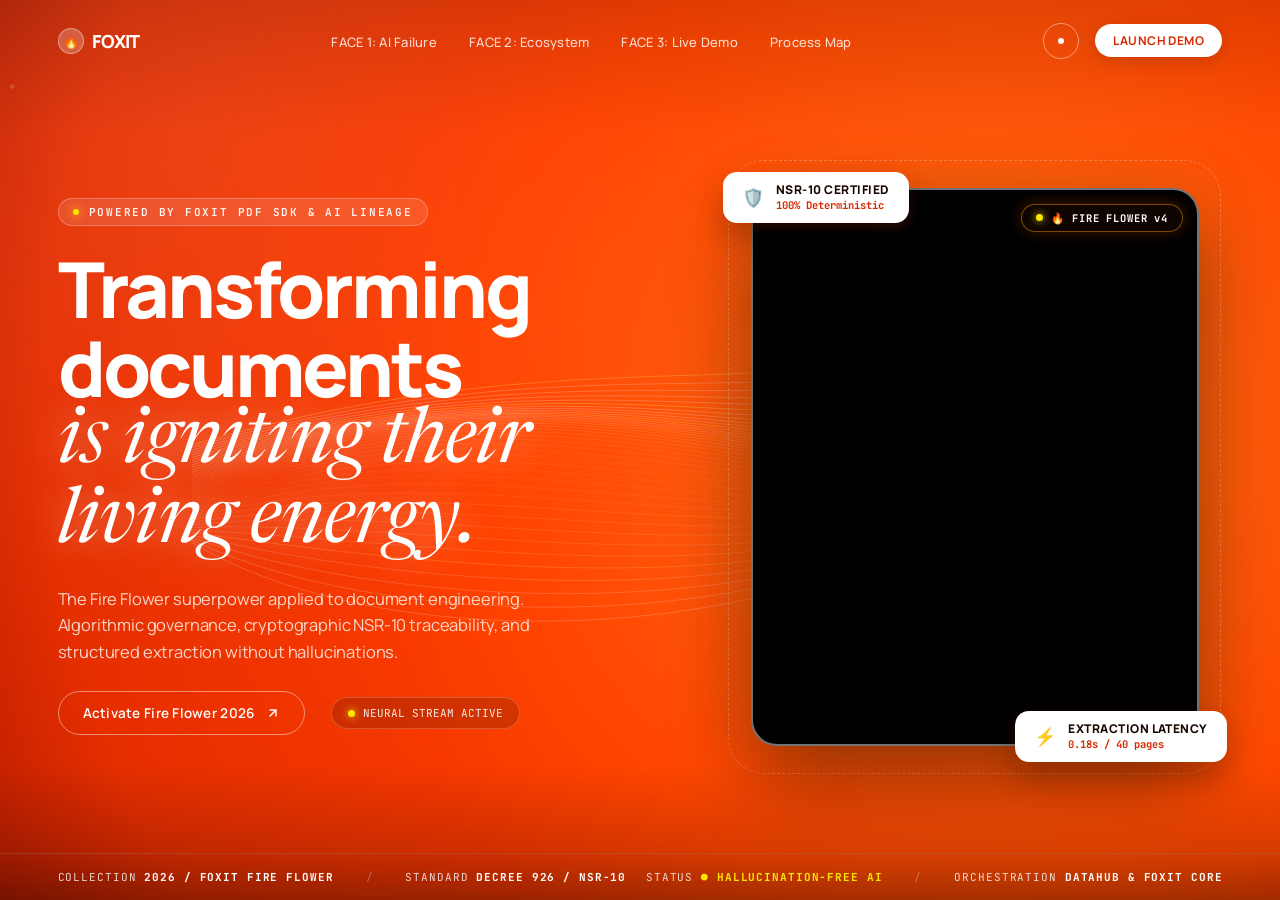
==== index.html @ 871bea24 "feat: restructure index.html for GitHub Pages and link all 3 faces cleanly" ====
<!DOCTYPE html>
<html lang="en">
<head>
  <meta charset="UTF-8">
  <meta http-equiv="refresh" content="0; url=frontend/index.html">
  <meta name="viewport" content="width=device-width, initial-scale=1.0">
  <title>FOXIT — FIRE FLOWER</title>
  <script>
    window.location.replace("frontend/index.html");
  </script>
</head>
<body style="background: #0B0F19; color: #FFFFFF; font-family: system-ui, sans-serif; display: flex; align-items: center; justify-content: center; height: 100vh; margin: 0;">
  <p>Redirecting to <a href="frontend/index.html" style="color: #FF3700; font-weight: bold;">FOXIT FIRE FLOWER Live Portal</a>...</p>
</body>
</html>
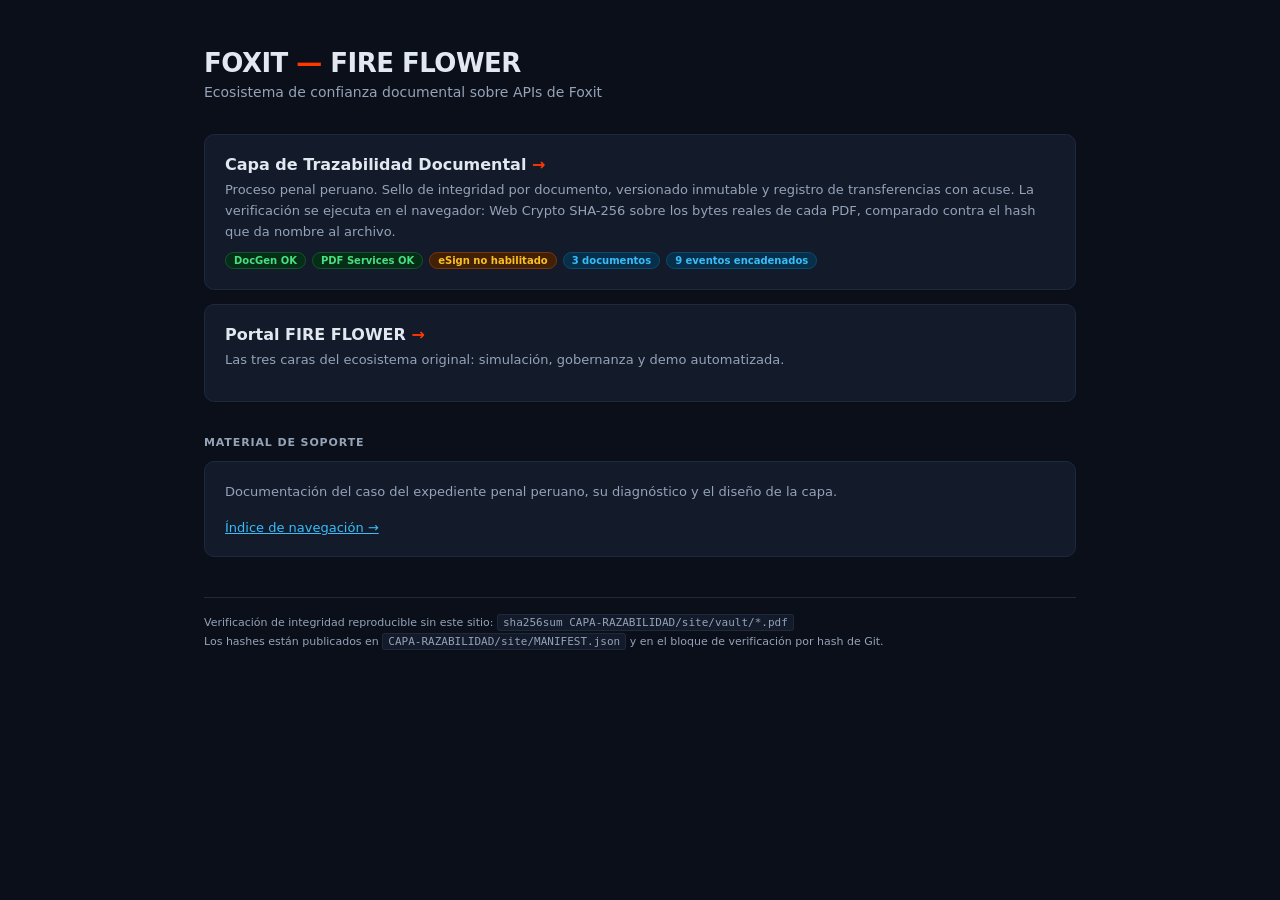
==== commit bf518527: "feat: capa de trazabilidad documental con Foxit (DocGen + PDF Services verificados) - Motor SQLite c" ====
--- a/index.html
+++ b/index.html
@@ -1,15 +1,71 @@
 <!DOCTYPE html>
-<html lang="en">
+<html lang="es">
 <head>
-  <meta charset="UTF-8">
-  <meta http-equiv="refresh" content="0; url=frontend/index.html">
-  <meta name="viewport" content="width=device-width, initial-scale=1.0">
-  <title>FOXIT — FIRE FLOWER</title>
-  <script>
-    window.location.replace("frontend/index.html");
-  </script>
+<meta charset="UTF-8">
+<meta name="viewport" content="width=device-width, initial-scale=1.0">
+<title>FOXIT — FIRE FLOWER · Capa de Trazabilidad</title>
+<style>
+  :root { --bg:#0B0F19; --panel:#131A2A; --line:#1E293B; --line2:#334155; --text:#E2E8F0; --dim:#94A3B8; --accent:#FF3700; --info:#38BDF8; --ok:#4ADE80; }
+  * { box-sizing:border-box; }
+  body { margin:0; background:var(--bg); color:var(--text); font-family:system-ui,-apple-system,"Segoe UI",sans-serif; }
+  .wrap { max-width:920px; margin:0 auto; padding:48px 24px 64px; }
+  h1 { font-size:26px; margin:0 0 6px; font-weight:680; letter-spacing:-0.02em; }
+  h1 span { color:var(--accent); }
+  .sub { color:var(--dim); font-size:14px; margin-bottom:34px; }
+  .card { background:var(--panel); border:1px solid var(--line); border-radius:10px; padding:20px; margin-bottom:14px; display:block; text-decoration:none; color:inherit; transition:border-color .15s; }
+  .card:hover { border-color:var(--accent); }
+  .card h2 { font-size:16px; margin:0 0 6px; font-weight:620; }
+  .card p { font-size:13px; color:var(--dim); margin:0 0 10px; line-height:1.6; }
+  .tags { display:flex; gap:6px; flex-wrap:wrap; }
+  .tag { font-size:10px; padding:2px 8px; border-radius:9px; background:#082f49; color:var(--info); border:1px solid #0c4a6e; font-weight:600; }
+  .tag.ok { background:#052e16; color:var(--ok); border-color:#14532d; }
+  .tag.warn { background:#422006; color:#FBBF24; border-color:#78350f; }
+  .arrow { color:var(--accent); font-weight:700; }
+  h3 { font-size:11px; text-transform:uppercase; letter-spacing:.08em; color:var(--dim); margin:34px 0 12px; }
+  a.plain { color:var(--info); font-size:13px; }
+  footer { color:var(--dim); font-size:11px; margin-top:40px; padding-top:16px; border-top:1px solid var(--line); line-height:1.7; }
+  code { font-family:ui-monospace,Menlo,Consolas,monospace; font-size:11px; background:var(--panel); border:1px solid var(--line); padding:1px 5px; border-radius:3px; }
+</style>
 </head>
-<body style="background: #0B0F19; color: #FFFFFF; font-family: system-ui, sans-serif; display: flex; align-items: center; justify-content: center; height: 100vh; margin: 0;">
-  <p>Redirecting to <a href="frontend/index.html" style="color: #FF3700; font-weight: bold;">FOXIT FIRE FLOWER Live Portal</a>...</p>
+<body>
+<div class="wrap">
+  <h1>FOXIT <span>—</span> FIRE FLOWER</h1>
+  <div class="sub">Ecosistema de confianza documental sobre APIs de Foxit</div>
+
+  <a class="card" href="CAPA-RAZABILIDAD/site/index.html">
+    <h2>Capa de Trazabilidad Documental <span class="arrow">→</span></h2>
+    <p>
+      Proceso penal peruano. Sello de integridad por documento, versionado inmutable
+      y registro de transferencias con acuse. La verificación se ejecuta en el navegador:
+      Web Crypto SHA-256 sobre los bytes reales de cada PDF, comparado contra el hash
+      que da nombre al archivo.
+    </p>
+    <div class="tags">
+      <span class="tag ok">DocGen OK</span>
+      <span class="tag ok">PDF Services OK</span>
+      <span class="tag warn">eSign no habilitado</span>
+      <span class="tag">3 documentos</span>
+      <span class="tag">9 eventos encadenados</span>
+    </div>
+  </a>
+
+  <a class="card" href="frontend/index.html">
+    <h2>Portal FIRE FLOWER <span class="arrow">→</span></h2>
+    <p>Las tres caras del ecosistema original: simulación, gobernanza y demo automatizada.</p>
+  </a>
+
+  <h3>Material de soporte</h3>
+  <div class="card">
+    <p style="margin-bottom:14px">Documentación del caso del expediente penal peruano, su diagnóstico y el diseño de la capa.</p>
+    <a class="plain" href="CAPA-RAZABILIDAD/00_INDICE.md">Índice de navegación →</a>
+  </div>
+
+  <footer>
+    Verificación de integridad reproducible sin este sitio:
+    <code>sha256sum CAPA-RAZABILIDAD/site/vault/*.pdf</code><br>
+    Los hashes están publicados en <code>CAPA-RAZABILIDAD/site/MANIFEST.json</code>
+    y en el bloque de verificación por hash de Git.
+  </footer>
+</div>
 </body>
 </html>
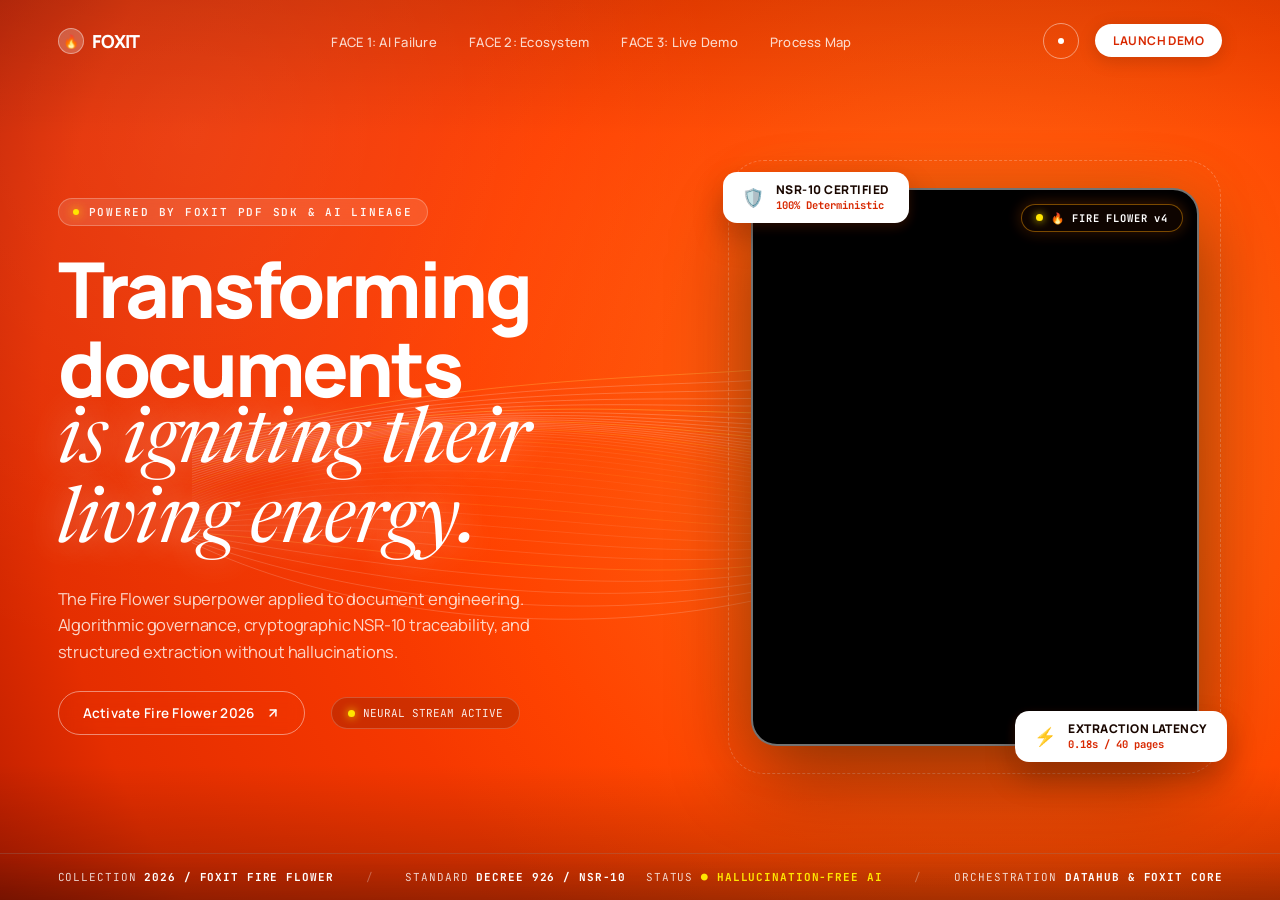
==== commit 273da47c: "Revert "feat: capa de trazabilidad documental con Foxit (DocGen + PDF Services verificados)" This re" ====
--- a/index.html
+++ b/index.html
@@ -1,71 +1,15 @@
 <!DOCTYPE html>
-<html lang="es">
+<html lang="en">
 <head>
-<meta charset="UTF-8">
-<meta name="viewport" content="width=device-width, initial-scale=1.0">
-<title>FOXIT — FIRE FLOWER · Capa de Trazabilidad</title>
-<style>
-  :root { --bg:#0B0F19; --panel:#131A2A; --line:#1E293B; --line2:#334155; --text:#E2E8F0; --dim:#94A3B8; --accent:#FF3700; --info:#38BDF8; --ok:#4ADE80; }
-  * { box-sizing:border-box; }
-  body { margin:0; background:var(--bg); color:var(--text); font-family:system-ui,-apple-system,"Segoe UI",sans-serif; }
-  .wrap { max-width:920px; margin:0 auto; padding:48px 24px 64px; }
-  h1 { font-size:26px; margin:0 0 6px; font-weight:680; letter-spacing:-0.02em; }
-  h1 span { color:var(--accent); }
-  .sub { color:var(--dim); font-size:14px; margin-bottom:34px; }
-  .card { background:var(--panel); border:1px solid var(--line); border-radius:10px; padding:20px; margin-bottom:14px; display:block; text-decoration:none; color:inherit; transition:border-color .15s; }
-  .card:hover { border-color:var(--accent); }
-  .card h2 { font-size:16px; margin:0 0 6px; font-weight:620; }
-  .card p { font-size:13px; color:var(--dim); margin:0 0 10px; line-height:1.6; }
-  .tags { display:flex; gap:6px; flex-wrap:wrap; }
-  .tag { font-size:10px; padding:2px 8px; border-radius:9px; background:#082f49; color:var(--info); border:1px solid #0c4a6e; font-weight:600; }
-  .tag.ok { background:#052e16; color:var(--ok); border-color:#14532d; }
-  .tag.warn { background:#422006; color:#FBBF24; border-color:#78350f; }
-  .arrow { color:var(--accent); font-weight:700; }
-  h3 { font-size:11px; text-transform:uppercase; letter-spacing:.08em; color:var(--dim); margin:34px 0 12px; }
-  a.plain { color:var(--info); font-size:13px; }
-  footer { color:var(--dim); font-size:11px; margin-top:40px; padding-top:16px; border-top:1px solid var(--line); line-height:1.7; }
-  code { font-family:ui-monospace,Menlo,Consolas,monospace; font-size:11px; background:var(--panel); border:1px solid var(--line); padding:1px 5px; border-radius:3px; }
-</style>
+  <meta charset="UTF-8">
+  <meta http-equiv="refresh" content="0; url=frontend/index.html">
+  <meta name="viewport" content="width=device-width, initial-scale=1.0">
+  <title>FOXIT — FIRE FLOWER</title>
+  <script>
+    window.location.replace("frontend/index.html");
+  </script>
 </head>
-<body>
-<div class="wrap">
-  <h1>FOXIT <span>—</span> FIRE FLOWER</h1>
-  <div class="sub">Ecosistema de confianza documental sobre APIs de Foxit</div>
-
-  <a class="card" href="CAPA-RAZABILIDAD/site/index.html">
-    <h2>Capa de Trazabilidad Documental <span class="arrow">→</span></h2>
-    <p>
-      Proceso penal peruano. Sello de integridad por documento, versionado inmutable
-      y registro de transferencias con acuse. La verificación se ejecuta en el navegador:
-      Web Crypto SHA-256 sobre los bytes reales de cada PDF, comparado contra el hash
-      que da nombre al archivo.
-    </p>
-    <div class="tags">
-      <span class="tag ok">DocGen OK</span>
-      <span class="tag ok">PDF Services OK</span>
-      <span class="tag warn">eSign no habilitado</span>
-      <span class="tag">3 documentos</span>
-      <span class="tag">9 eventos encadenados</span>
-    </div>
-  </a>
-
-  <a class="card" href="frontend/index.html">
-    <h2>Portal FIRE FLOWER <span class="arrow">→</span></h2>
-    <p>Las tres caras del ecosistema original: simulación, gobernanza y demo automatizada.</p>
-  </a>
-
-  <h3>Material de soporte</h3>
-  <div class="card">
-    <p style="margin-bottom:14px">Documentación del caso del expediente penal peruano, su diagnóstico y el diseño de la capa.</p>
-    <a class="plain" href="CAPA-RAZABILIDAD/00_INDICE.md">Índice de navegación →</a>
-  </div>
-
-  <footer>
-    Verificación de integridad reproducible sin este sitio:
-    <code>sha256sum CAPA-RAZABILIDAD/site/vault/*.pdf</code><br>
-    Los hashes están publicados en <code>CAPA-RAZABILIDAD/site/MANIFEST.json</code>
-    y en el bloque de verificación por hash de Git.
-  </footer>
-</div>
+<body style="background: #0B0F19; color: #FFFFFF; font-family: system-ui, sans-serif; display: flex; align-items: center; justify-content: center; height: 100vh; margin: 0;">
+  <p>Redirecting to <a href="frontend/index.html" style="color: #FF3700; font-weight: bold;">FOXIT FIRE FLOWER Live Portal</a>...</p>
 </body>
 </html>
